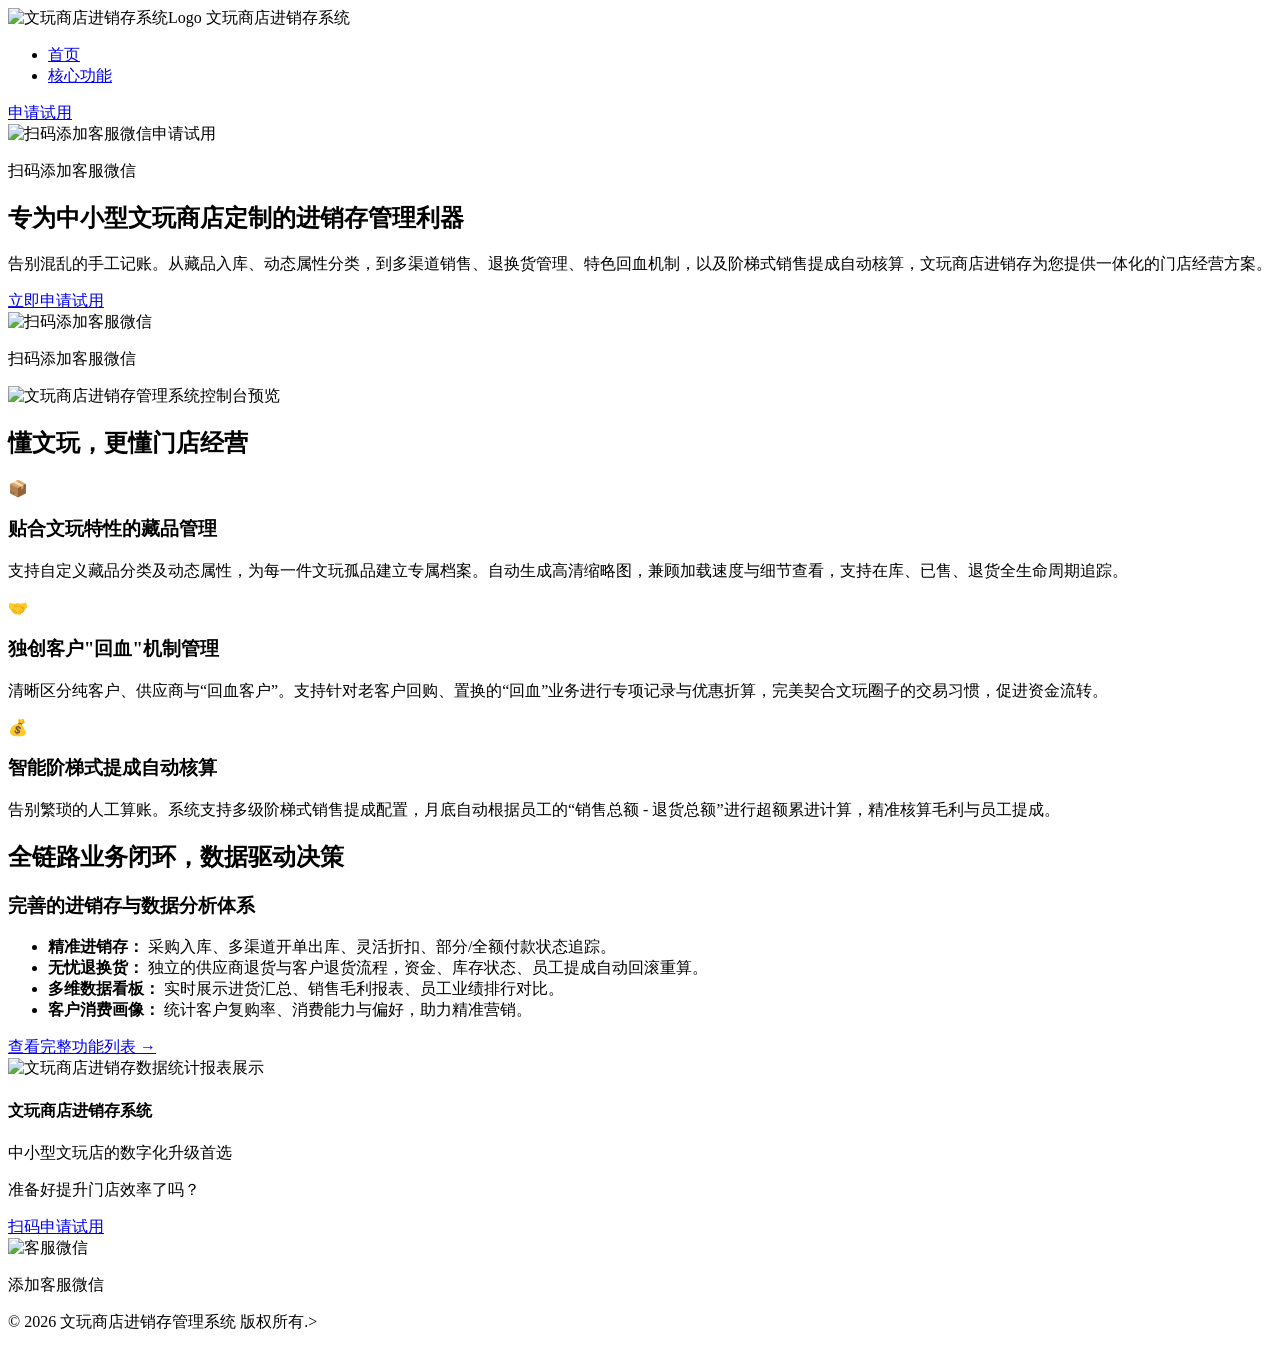
==== index.html @ 860a0b24 "Add files via upload" ====
<!DOCTYPE html>
<html lang="zh-CN">
<head>
    <meta charset="UTF-8">
    <meta name="viewport" content="width=device-width, initial-scale=1.0">
    <title>文玩商店进销存管理系统 - 专为中小型文玩店打造的藏品管理软件</title>
    <meta name="keywords" content="文玩进销存,文玩店管理系统,藏品管理软件,文玩进销存系统,进销存软件,文玩销售提成系统,文玩回血机制">
    <meta name="description" content="文玩商店进销存管理系统专为中小型文玩商店开发，提供动态藏品属性管理、进销存全链路追踪、特色的客户回血机制、销售提成自动计算、多维度数据报表分析。全站HTTPS加密，安全可靠。立即申请试用！">
    <link rel="stylesheet" href="css/style.css">
</head>
<body>
    <header class="navbar">
        <div class="container nav-container">
            <div class="logo">
                <img src="images/logo.jpg" alt="文玩商店进销存系统Logo" class="logo-img">
                <span>文玩商店进销存系统</span>
            </div>
            <nav>
                <ul class="nav-links">
                    <li><a href="index.html" class="active">首页</a></li>
                    <li><a href="features.html">核心功能</a></li>
                </ul>
            </nav>
            <div class="apply-btn-wrapper">
                <a href="javascript:void(0)" class="btn btn-primary apply-btn">申请试用</a>
                <div class="qr-popup">
                    <img src="images/wechat-qr.jpg" alt="扫码添加客服微信申请试用">
                    <p>扫码添加客服微信</p>
                </div>
            </div>
        </div>
    </header>

    <main>
        <!-- 首屏展示区 -->
        <section class="hero">
            <div class="container hero-container">
                <div class="hero-content">
                    <h1>专为中小型文玩商店定制的进销存管理利器</h1>
                    <p>告别混乱的手工记账。从藏品入库、动态属性分类，到多渠道销售、退换货管理、特色回血机制，以及阶梯式销售提成自动核算，文玩商店进销存为您提供一体化的门店经营方案。</p>
                    <div class="hero-actions">
                        <div class="apply-btn-wrapper">
                            <a href="javascript:void(0)" class="btn btn-primary btn-large apply-btn">立即申请试用</a>
                            <div class="qr-popup">
                                <img src="images/wechat-qr.jpg" alt="扫码添加客服微信">
                                <p>扫码添加客服微信</p>
                            </div>
                        </div>
                    </div>
                </div>
                <div class="hero-image">
                    <img src="images/hero-dashboard.jpg" alt="文玩商店进销存管理系统控制台预览" class="dashboard-preview">
                </div>
            </div>
        </section>

        <!-- 核心优势 -->
        <section class="benefits section-bg">
            <div class="container">
                <h2 class="section-title">懂文玩，更懂门店经营</h2>
                <div class="grid-3">
                    <div class="card">
                        <div class="card-icon">📦</div>
                        <h3>贴合文玩特性的藏品管理</h3>
                        <p>支持自定义藏品分类及动态属性，为每一件文玩孤品建立专属档案。自动生成高清缩略图，兼顾加载速度与细节查看，支持在库、已售、退货全生命周期追踪。</p>
                    </div>
                    <div class="card">
                        <div class="card-icon">🤝</div>
                        <h3>独创客户"回血"机制管理</h3>
                        <p>清晰区分纯客户、供应商与“回血客户”。支持针对老客户回购、置换的“回血”业务进行专项记录与优惠折算，完美契合文玩圈子的交易习惯，促进资金流转。</p>
                    </div>
                    <div class="card">
                        <div class="card-icon">💰</div>
                        <h3>智能阶梯式提成自动核算</h3>
                        <p>告别繁琐的人工算账。系统支持多级阶梯式销售提成配置，月底自动根据员工的“销售总额 - 退货总额”进行超额累进计算，精准核算毛利与员工提成。</p>
                    </div>
                </div>
            </div>
        </section>

        <!-- 核心功能概览 -->
        <section class="features-overview">
            <div class="container">
                <h2 class="section-title">全链路业务闭环，数据驱动决策</h2>
                <div class="split-layout">
                    <div class="split-text">
                        <h3>完善的进销存与数据分析体系</h3>
                        <ul>
                            <li><strong>精准进销存：</strong> 采购入库、多渠道开单出库、灵活折扣、部分/全额付款状态追踪。</li>
                            <li><strong>无忧退换货：</strong> 独立的供应商退货与客户退货流程，资金、库存状态、员工提成自动回滚重算。</li>
                            <li><strong>多维数据看板：</strong> 实时展示进货汇总、销售毛利报表、员工业绩排行对比。</li>
                            <li><strong>客户消费画像：</strong> 统计客户复购率、消费能力与偏好，助力精准营销。</li>
                        </ul>
                        <a href="features.html" class="btn btn-secondary mt-20">查看完整功能列表 &rarr;</a>
                    </div>
                    <div class="split-image">
                        <img src="images/feature-data.jpg" alt="文玩商店进销存数据统计报表展示">
                    </div>
                </div>
            </div>
        </section>
    </main>

    <footer>
        <div class="container footer-container">
            <div class="footer-info">
                <h4>文玩商店进销存系统</h4>
                <p>中小型文玩店的数字化升级首选</p>
            </div>
            <div class="footer-contact">
                <p>准备好提升门店效率了吗？</p>
                <div class="apply-btn-wrapper mt-10">
                    <a href="javascript:void(0)" class="btn btn-primary btn-small apply-btn">扫码申请试用</a>
                    <div class="qr-popup popup-top">
                        <img src="images/wechat-qr.jpg" alt="客服微信">
                        <p>添加客服微信</p>
                    </div>
                </div>
            </div>
        </div>
        <div class="footer-bottom">
            <p>&copy; 2026 文玩商店进销存管理系统 版权所有.></p>
        </div>
    </footer>
</body>
</html>
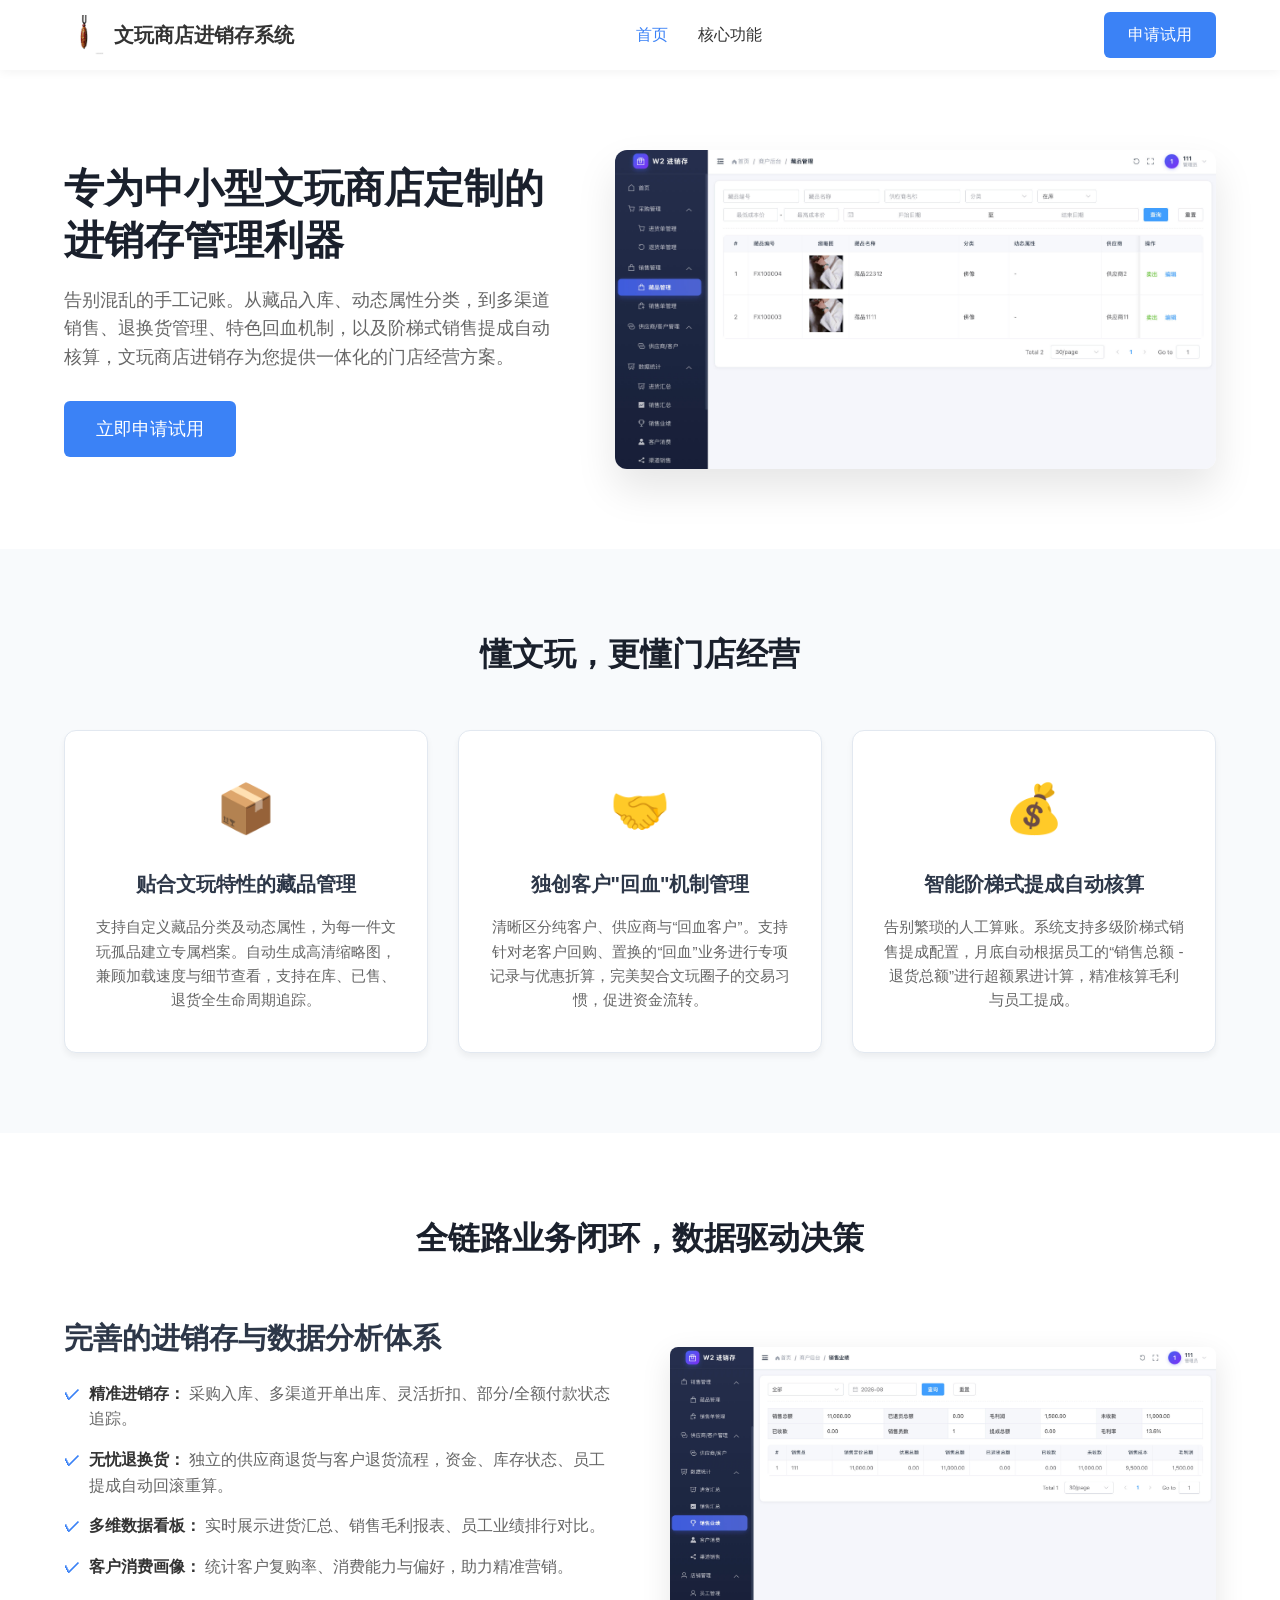
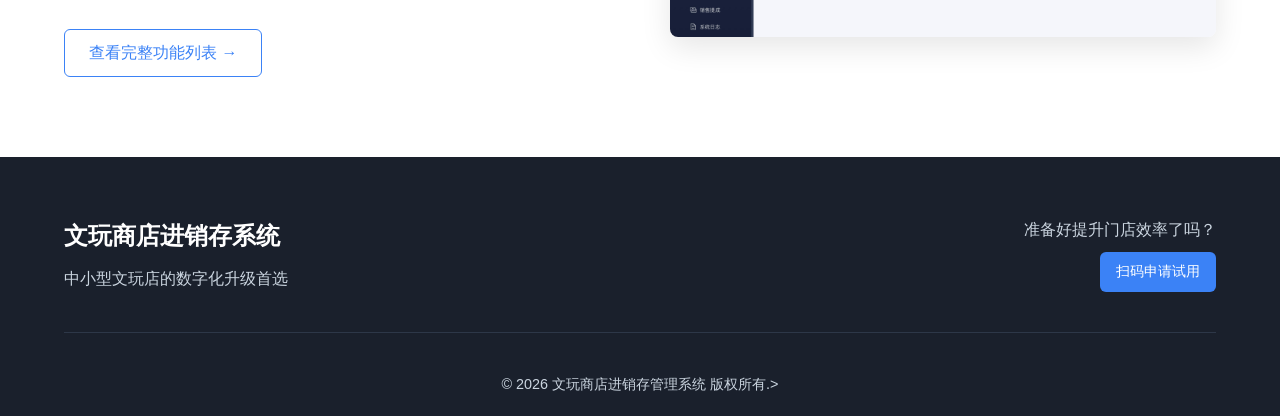
==== commit d6e22823: "Update index.html" ====
--- a/index.html
+++ b/index.html
@@ -6,13 +6,13 @@
     <title>文玩商店进销存管理系统 - 专为中小型文玩店打造的藏品管理软件</title>
     <meta name="keywords" content="文玩进销存,文玩店管理系统,藏品管理软件,文玩进销存系统,进销存软件,文玩销售提成系统,文玩回血机制">
     <meta name="description" content="文玩商店进销存管理系统专为中小型文玩商店开发，提供动态藏品属性管理、进销存全链路追踪、特色的客户回血机制、销售提成自动计算、多维度数据报表分析。全站HTTPS加密，安全可靠。立即申请试用！">
-    <link rel="stylesheet" href="css/style.css">
+    <link rel="stylesheet" href="style.css">
 </head>
 <body>
     <header class="navbar">
         <div class="container nav-container">
             <div class="logo">
-                <img src="images/logo.jpg" alt="文玩商店进销存系统Logo" class="logo-img">
+                <img src="logo.jpg" alt="文玩商店进销存系统Logo" class="logo-img">
                 <span>文玩商店进销存系统</span>
             </div>
             <nav>
@@ -24,7 +24,7 @@
             <div class="apply-btn-wrapper">
                 <a href="javascript:void(0)" class="btn btn-primary apply-btn">申请试用</a>
                 <div class="qr-popup">
-                    <img src="images/wechat-qr.jpg" alt="扫码添加客服微信申请试用">
+                    <img src="wechat-qr.jpg" alt="扫码添加客服微信申请试用">
                     <p>扫码添加客服微信</p>
                 </div>
             </div>
@@ -42,14 +42,14 @@
                         <div class="apply-btn-wrapper">
                             <a href="javascript:void(0)" class="btn btn-primary btn-large apply-btn">立即申请试用</a>
                             <div class="qr-popup">
-                                <img src="images/wechat-qr.jpg" alt="扫码添加客服微信">
+                                <img src="wechat-qr.jpg" alt="扫码添加客服微信">
                                 <p>扫码添加客服微信</p>
                             </div>
                         </div>
                     </div>
                 </div>
                 <div class="hero-image">
-                    <img src="images/hero-dashboard.jpg" alt="文玩商店进销存管理系统控制台预览" class="dashboard-preview">
+                    <img src="hero-dashboard.jpg" alt="文玩商店进销存管理系统控制台预览" class="dashboard-preview">
                 </div>
             </div>
         </section>
@@ -94,7 +94,7 @@
                         <a href="features.html" class="btn btn-secondary mt-20">查看完整功能列表 &rarr;</a>
                     </div>
                     <div class="split-image">
-                        <img src="images/feature-data.jpg" alt="文玩商店进销存数据统计报表展示">
+                        <img src="feature-data.jpg" alt="文玩商店进销存数据统计报表展示">
                     </div>
                 </div>
             </div>
@@ -112,7 +112,7 @@
                 <div class="apply-btn-wrapper mt-10">
                     <a href="javascript:void(0)" class="btn btn-primary btn-small apply-btn">扫码申请试用</a>
                     <div class="qr-popup popup-top">
-                        <img src="images/wechat-qr.jpg" alt="客服微信">
+                        <img src="wechat-qr.jpg" alt="客服微信">
                         <p>添加客服微信</p>
                     </div>
                 </div>
@@ -123,4 +123,4 @@
         </div>
     </footer>
 </body>
-</html>+</html>
--- a/style.css
+++ b/style.css
@@ -0,0 +1,489 @@
+/* 基础变量 */
+:root {
+    --primary-color: #3b82f6; /* 科技蓝，更适合企业应用 */
+    --primary-dark: #2563eb;
+    --text-color: #333333;
+    --text-light: #666666;
+    --bg-color: #ffffff;
+    --section-bg: #f8fafc; /* 非常浅的灰蓝背景，显专业 */
+    --border-color: #e2e8f0;
+}
+
+/* 全局重置与基础样式 */
+* {
+    margin: 0;
+    padding: 0;
+    box-sizing: border-box;
+}
+
+body {
+    font-family: -apple-system, BlinkMacSystemFont, "Segoe UI", Roboto, "Helvetica Neue", Arial, sans-serif;
+    line-height: 1.6;
+    color: var(--text-color);
+    background-color: var(--bg-color);
+}
+
+.container {
+    width: 90%;
+    max-width: 1200px;
+    margin: 0 auto;
+}
+
+a {
+    text-decoration: none;
+    color: var(--primary-color);
+    transition: color 0.3s;
+}
+
+a:hover {
+    color: var(--primary-dark);
+}
+
+ul {
+    list-style: none;
+}
+
+/* 按钮样式 */
+.btn {
+    display: inline-block;
+    padding: 10px 24px;
+    border-radius: 6px;
+    font-weight: 500;
+    text-align: center;
+    cursor: pointer;
+    transition: background-color 0.3s, transform 0.2s;
+}
+
+.btn-primary {
+    background-color: var(--primary-color);
+    color: white !important;
+    border: none;
+}
+
+.btn-primary:hover {
+    background-color: var(--primary-dark);
+    transform: translateY(-2px);
+}
+
+.btn-secondary {
+    background-color: transparent;
+    color: var(--primary-color) !important;
+    border: 1px solid var(--primary-color);
+}
+
+.btn-secondary:hover {
+    background-color: var(--primary-color);
+    color: white !important;
+}
+
+.btn-large {
+    padding: 14px 32px;
+    font-size: 1.1rem;
+}
+
+.btn-small {
+    padding: 8px 16px;
+    font-size: 0.9rem;
+}
+
+/* 辅助类 */
+.text-center { text-align: center; }
+.mt-10 { margin-top: 10px; }
+.mt-20 { margin-top: 20px; }
+.mt-40 { margin-top: 40px; }
+.mb-40 { margin-bottom: 40px; }
+.section-bg { background-color: var(--section-bg); }
+
+/* 导航栏 */
+.navbar {
+    background-color: var(--bg-color);
+    box-shadow: 0 2px 10px rgba(0,0,0,0.05);
+    position: sticky;
+    top: 0;
+    z-index: 100;
+}
+
+.nav-container {
+    display: flex;
+    justify-content: space-between;
+    align-items: center;
+    height: 70px;
+}
+
+.logo {
+    display: flex;
+    align-items: center;
+    gap: 10px;
+    font-size: 1.25rem;
+    font-weight: bold;
+    color: var(--text-color);
+}
+
+.logo-img {
+    height: 40px;
+    width: auto;
+}
+
+.nav-links {
+    display: flex;
+    gap: 30px;
+}
+
+.nav-links a {
+    color: var(--text-color);
+    font-weight: 500;
+}
+
+.nav-links a:hover, .nav-links a.active {
+    color: var(--primary-color);
+}
+
+/* 微信二维码悬浮弹窗 */
+.apply-btn-wrapper {
+    position: relative;
+    display: inline-block;
+}
+
+.qr-popup {
+    display: none;
+    position: absolute;
+    top: 100%;
+    left: 50%;
+    transform: translateX(-50%);
+    margin-top: 10px;
+    background: white;
+    padding: 15px;
+    border-radius: 8px;
+    box-shadow: 0 4px 20px rgba(0,0,0,0.15);
+    z-index: 10;
+    text-align: center;
+    min-width: 150px;
+}
+
+.qr-popup.popup-top {
+    top: auto;
+    bottom: 100%;
+    margin-top: 0;
+    margin-bottom: 10px;
+}
+
+.qr-popup::before {
+    content: '';
+    position: absolute;
+    top: -8px;
+    left: 50%;
+    transform: translateX(-50%);
+    border-width: 0 8px 8px 8px;
+    border-style: solid;
+    border-color: transparent transparent white transparent;
+}
+
+.qr-popup.popup-top::before {
+    top: auto;
+    bottom: -8px;
+    border-width: 8px 8px 0 8px;
+    border-color: white transparent transparent transparent;
+}
+
+.qr-popup img {
+    width: 120px;
+    height: 120px;
+    margin-bottom: 8px;
+}
+
+.qr-popup p {
+    font-size: 0.85rem;
+    color: var(--text-light);
+    margin: 0;
+}
+
+.apply-btn-wrapper:hover .qr-popup {
+    display: block;
+    animation: fadeIn 0.3s ease-out;
+}
+
+@keyframes fadeIn {
+    from { opacity: 0; transform: translate(-50%, 10px); }
+    to { opacity: 1; transform: translate(-50%, 0); }
+}
+
+/* 首页 Hero 区域 */
+.hero {
+    padding: 80px 0;
+}
+
+.hero-container {
+    display: flex;
+    align-items: center;
+    gap: 50px;
+}
+
+.hero-content {
+    flex: 1;
+}
+
+.hero-content h1 {
+    font-size: 2.5rem;
+    line-height: 1.3;
+    margin-bottom: 20px;
+    color: #1a202c;
+}
+
+.hero-content p {
+    font-size: 1.1rem;
+    color: var(--text-light);
+    margin-bottom: 30px;
+}
+
+.hero-image {
+    flex: 1.2;
+    display: flex;
+    justify-content: center;
+}
+
+.dashboard-preview {
+    max-width: 100%;
+    height: auto;
+    border-radius: 12px;
+    box-shadow: 0 20px 40px rgba(0,0,0,0.1);
+}
+
+/* 三列网格 */
+.benefits {
+    padding: 80px 0;
+}
+
+.section-title {
+    text-align: center;
+    font-size: 2rem;
+    margin-bottom: 50px;
+    color: #1a202c;
+}
+
+.grid-3 {
+    display: grid;
+    grid-template-columns: repeat(auto-fit, minmax(300px, 1fr));
+    gap: 30px;
+}
+
+.card {
+    background: white;
+    padding: 40px 30px;
+    border-radius: 12px;
+    text-align: center;
+    box-shadow: 0 4px 6px rgba(0,0,0,0.05);
+    transition: transform 0.3s, box-shadow 0.3s;
+    border: 1px solid var(--border-color);
+}
+
+.card:hover {
+    transform: translateY(-5px);
+    box-shadow: 0 10px 20px rgba(0,0,0,0.08);
+}
+
+.card-icon {
+    font-size: 3rem;
+    margin-bottom: 20px;
+}
+
+.card h3 {
+    font-size: 1.25rem;
+    margin-bottom: 15px;
+    color: #2d3748;
+}
+
+.card p {
+    color: var(--text-light);
+    font-size: 0.95rem;
+}
+
+/* 功能概览图文对半 */
+.features-overview {
+    padding: 80px 0;
+}
+
+.split-layout {
+    display: flex;
+    align-items: center;
+    gap: 60px;
+}
+
+.split-text {
+    flex: 1;
+}
+
+.split-text h3 {
+    font-size: 1.8rem;
+    margin-bottom: 20px;
+    color: #2d3748;
+}
+
+.split-text ul {
+    margin-bottom: 30px;
+}
+
+.split-text li {
+    margin-bottom: 15px;
+    padding-left: 25px;
+    position: relative;
+    color: var(--text-light);
+}
+
+.split-text li::before {
+    content: '✓';
+    position: absolute;
+    left: 0;
+    color: var(--primary-color);
+    font-weight: bold;
+}
+
+.split-text strong {
+    color: var(--text-color);
+}
+
+.split-image {
+    flex: 1;
+}
+
+.split-image img {
+    max-width: 100%;
+    border-radius: 8px;
+    box-shadow: 0 10px 30px rgba(0,0,0,0.1);
+}
+
+/* 核心功能页表头 */
+.page-header {
+    background-color: var(--section-bg);
+    padding: 60px 0 40px;
+    border-bottom: 1px solid var(--border-color);
+}
+
+.page-header h1 {
+    font-size: 2.2rem;
+    margin-bottom: 15px;
+    color: #1a202c;
+}
+
+.page-header p {
+    font-size: 1.1rem;
+    color: var(--text-light);
+    max-width: 700px;
+    margin: 0 auto;
+}
+
+/* 核心功能详情网格 */
+.feature-detail {
+    padding: 80px 0;
+}
+
+.feature-grid {
+    display: grid;
+    grid-template-columns: repeat(auto-fit, minmax(450px, 1fr));
+    gap: 40px;
+}
+
+.feature-box {
+    background: white;
+    padding: 30px;
+    border-radius: 8px;
+    border-left: 4px solid var(--primary-color);
+    box-shadow: 0 2px 8px rgba(0,0,0,0.05);
+}
+
+.feature-box h3 {
+    font-size: 1.3rem;
+    margin-bottom: 15px;
+    color: #2d3748;
+    display: flex;
+    align-items: center;
+    gap: 10px;
+}
+
+.feature-box p {
+    color: var(--text-light);
+    font-size: 0.95rem;
+}
+
+.feature-large-img {
+    max-width: 100%;
+    border-radius: 12px;
+    box-shadow: 0 15px 35px rgba(0,0,0,0.1);
+}
+
+/* 页脚 */
+footer {
+    background-color: #1a202c;
+    color: #cbd5e0;
+    padding: 60px 0 20px;
+}
+
+.footer-container {
+    display: flex;
+    justify-content: space-between;
+    align-items: center;
+    margin-bottom: 40px;
+    padding-bottom: 40px;
+    border-bottom: 1px solid #2d3748;
+}
+
+.footer-info h4 {
+    color: white;
+    font-size: 1.5rem;
+    margin-bottom: 10px;
+}
+
+.footer-contact {
+    text-align: right;
+}
+
+.footer-bottom {
+    text-align: center;
+    font-size: 0.9rem;
+}
+
+.footer-bottom a {
+    color: #cbd5e0;
+}
+
+.footer-bottom a:hover {
+    color: white;
+}
+
+/* 响应式设计 */
+@media (max-width: 992px) {
+    .hero-container, .split-layout {
+        flex-direction: column;
+        text-align: center;
+    }
+    
+    .split-text li {
+        text-align: left;
+    }
+
+    .footer-container {
+        flex-direction: column;
+        text-align: center;
+        gap: 30px;
+    }
+
+    .footer-contact {
+        text-align: center;
+    }
+}
+
+@media (max-width: 768px) {
+    .nav-container {
+        flex-direction: column;
+        height: auto;
+        padding: 15px 0;
+        gap: 15px;
+    }
+    
+    .hero-content h1 {
+        font-size: 2rem;
+    }
+    
+    .feature-grid {
+        grid-template-columns: 1fr;
+    }
+}
